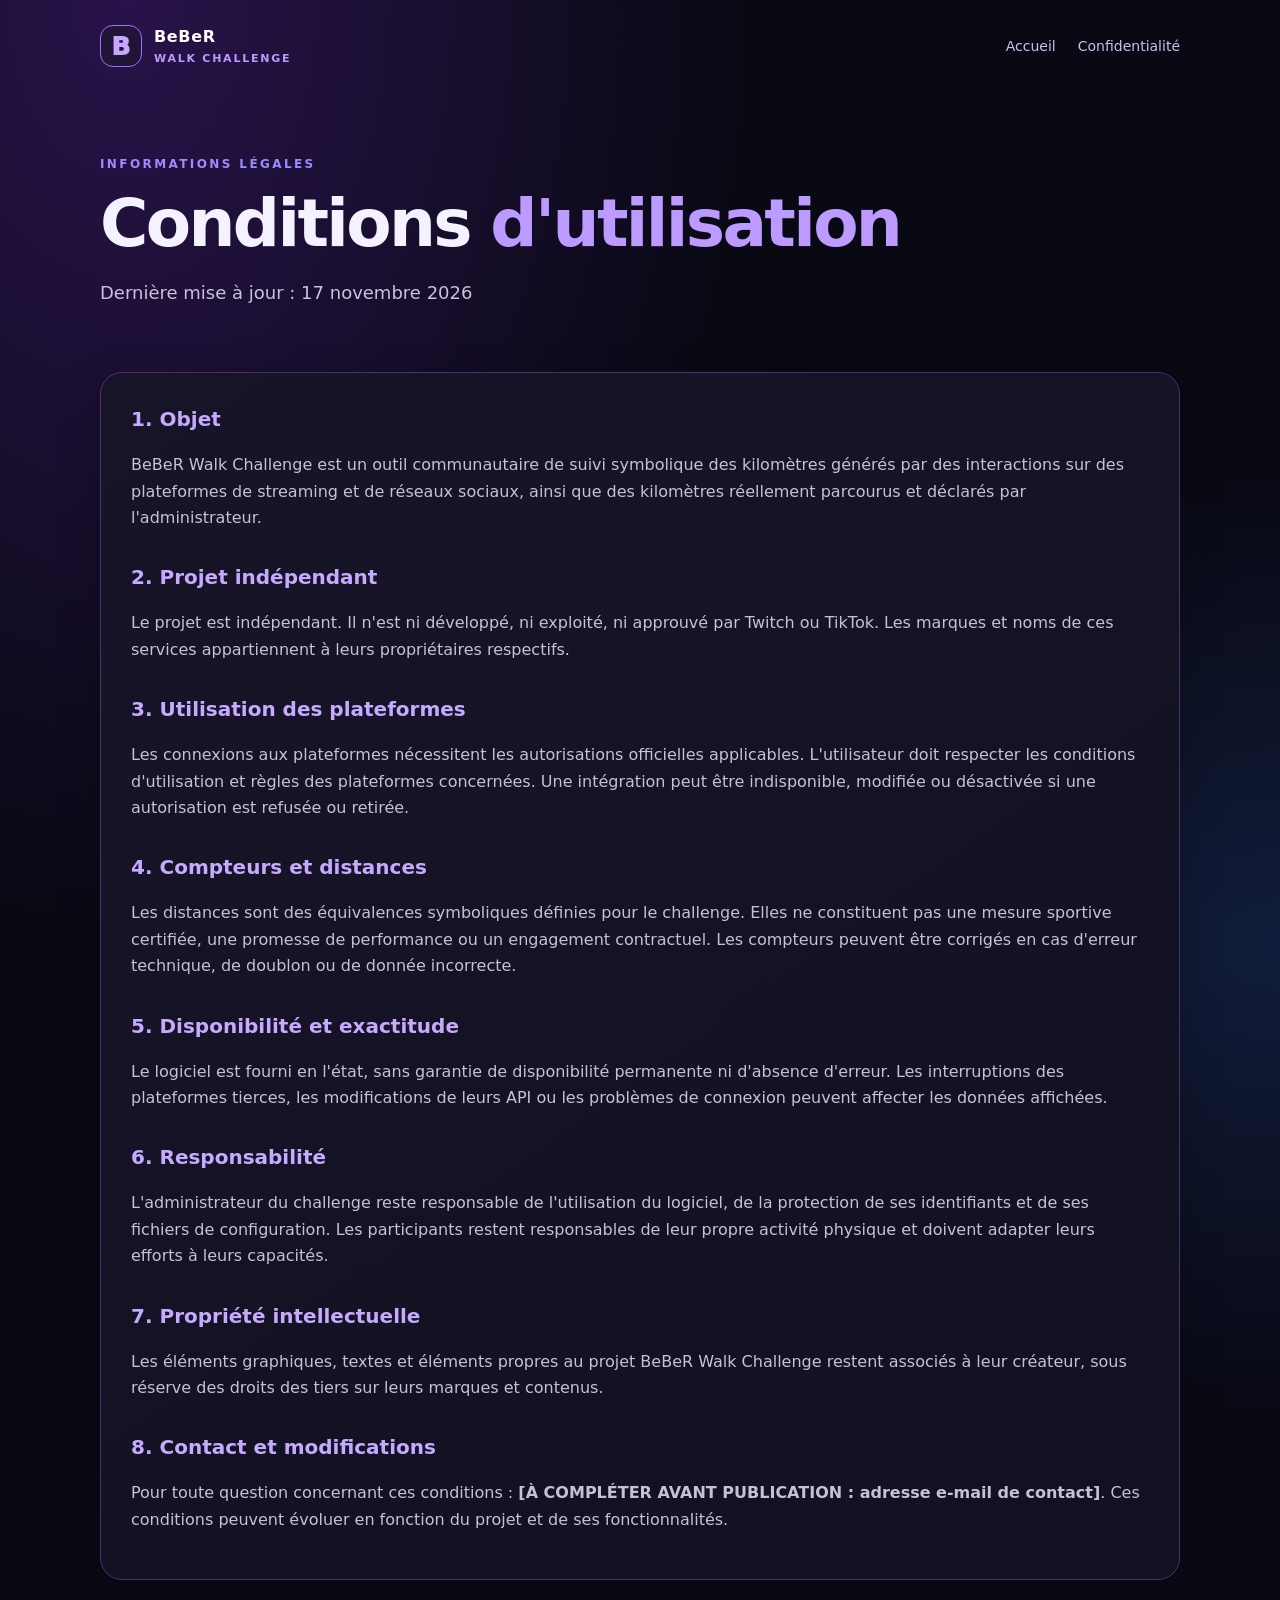
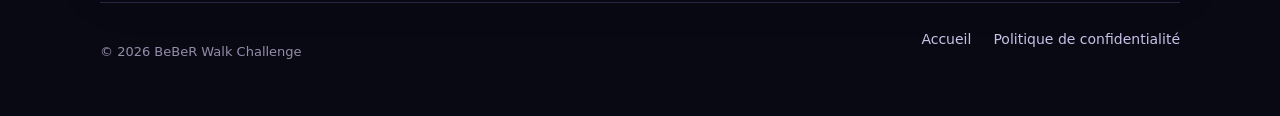
==== terms.html @ 67cd0cbc "Add files via upload" ====
<!doctype html>
<html lang="fr"><head><meta charset="utf-8"><meta name="viewport" content="width=device-width,initial-scale=1"><title>Conditions d'utilisation — BeBeR Walk Challenge</title><link rel="stylesheet" href="style.css"></head>
<body><header class="wrap"><a class="brand" href="index.html"><span class="mark">B</span><span>BeBeR <b>WALK CHALLENGE</b></span></a><nav><a href="index.html">Accueil</a><a href="privacy.html">Confidentialité</a></nav></header>
<main class="wrap"><section class="hero compact"><p class="eyebrow">INFORMATIONS LÉGALES</p><h1>Conditions <em>d'utilisation</em></h1><p class="lead">Dernière mise à jour : 17 novembre 2026</p></section>
<article class="panel prose">
<h2>1. Objet</h2><p>BeBeR Walk Challenge est un outil communautaire de suivi symbolique des kilomètres générés par des interactions sur des plateformes de streaming et de réseaux sociaux, ainsi que des kilomètres réellement parcourus et déclarés par l'administrateur.</p>
<h2>2. Projet indépendant</h2><p>Le projet est indépendant. Il n'est ni développé, ni exploité, ni approuvé par Twitch ou TikTok. Les marques et noms de ces services appartiennent à leurs propriétaires respectifs.</p>
<h2>3. Utilisation des plateformes</h2><p>Les connexions aux plateformes nécessitent les autorisations officielles applicables. L'utilisateur doit respecter les conditions d'utilisation et règles des plateformes concernées. Une intégration peut être indisponible, modifiée ou désactivée si une autorisation est refusée ou retirée.</p>
<h2>4. Compteurs et distances</h2><p>Les distances sont des équivalences symboliques définies pour le challenge. Elles ne constituent pas une mesure sportive certifiée, une promesse de performance ou un engagement contractuel. Les compteurs peuvent être corrigés en cas d'erreur technique, de doublon ou de donnée incorrecte.</p>
<h2>5. Disponibilité et exactitude</h2><p>Le logiciel est fourni en l'état, sans garantie de disponibilité permanente ni d'absence d'erreur. Les interruptions des plateformes tierces, les modifications de leurs API ou les problèmes de connexion peuvent affecter les données affichées.</p>
<h2>6. Responsabilité</h2><p>L'administrateur du challenge reste responsable de l'utilisation du logiciel, de la protection de ses identifiants et de ses fichiers de configuration. Les participants restent responsables de leur propre activité physique et doivent adapter leurs efforts à leurs capacités.</p>
<h2>7. Propriété intellectuelle</h2><p>Les éléments graphiques, textes et éléments propres au projet BeBeR Walk Challenge restent associés à leur créateur, sous réserve des droits des tiers sur leurs marques et contenus.</p>
<h2>8. Contact et modifications</h2><p>Pour toute question concernant ces conditions : <strong>[À COMPLÉTER AVANT PUBLICATION : adresse e-mail de contact]</strong>. Ces conditions peuvent évoluer en fonction du projet et de ses fonctionnalités.</p>
</article></main><footer class="wrap"><p>© 2026 BeBeR Walk Challenge</p><div><a href="index.html">Accueil</a><a href="privacy.html">Politique de confidentialité</a></div></footer></body></html>
---- style.css ----
*{box-sizing:border-box}html{scroll-behavior:smooth}body{margin:0;background:#090914;color:#f5f2ff;font:16px/1.65 system-ui,-apple-system,Segoe UI,sans-serif;background-image:radial-gradient(ellipse at 10% 0%,#28134a 0,transparent 38%),radial-gradient(ellipse at 100% 55%,#111d3b 0,transparent 35%)}a{color:#62d9ff;text-decoration:none}a:hover{text-decoration:underline}.wrap{width:min(1080px,calc(100% - 36px));margin:auto}.brand{display:flex;align-items:center;gap:12px;color:white;font-weight:900;letter-spacing:.04em}.brand b{display:block;color:#b99aff;font-size:11px;letter-spacing:.16em}.mark{display:grid;place-items:center;width:42px;height:42px;border:1px solid #9d70ff;border-radius:13px;background:#211537;color:#c7a6ff;font-size:25px;font-weight:950}header{display:flex;justify-content:space-between;align-items:center;padding:24px 0;gap:20px}nav,footer div{display:flex;gap:22px;flex-wrap:wrap}nav a,footer a{color:#c9c0e8;font-size:14px}.hero{padding:76px 0 48px}.eyebrow{color:#9d8bff;font-size:12px;font-weight:800;letter-spacing:.2em}.hero h1{font-size:clamp(36px,6vw,66px);line-height:1.08;letter-spacing:-.04em;margin:14px 0}.hero h1 em{font-style:normal;color:#bd9aff}.lead{max-width:760px;color:#c8c2dd;font-size:18px}.chips{display:flex;gap:10px;flex-wrap:wrap;margin-top:25px}.chips span{border:1px solid #59417e;background:#171326;border-radius:99px;padding:7px 13px;color:#cdbbff;font-size:13px}.panel{margin:22px 0;padding:30px;border:1px solid #45336b;border-radius:22px;background:linear-gradient(145deg,#171427,#111121);box-shadow:0 14px 45px #0003}.panel h2{margin:0 0 18px;font-size:25px}.grid{display:grid;grid-template-columns:repeat(3,minmax(0,1fr));gap:18px}.grid article{padding:20px;border:1px solid #34294e;border-radius:16px;background:#100f1d}.number{color:#b89aff;font-size:24px}.grid h3{margin:8px 0}.grid p,.note,.prose p,.prose li{color:#c6c0d9}.note{padding:14px 16px;border-left:3px solid #a477ff;background:#1b1530;border-radius:0 10px 10px 0;font-size:14px}.compact{padding:50px 0 25px}.prose h2{margin:30px 0 8px;color:#c6aaff;font-size:20px}.prose h2:first-child{margin-top:0}.prose ul{padding-left:22px}.prose li{margin:8px 0}footer{padding:25px 0 40px;border-top:1px solid #2b2440;display:flex;justify-content:space-between;gap:18px;flex-wrap:wrap;color:#958da9;font-size:13px}@media(max-width:700px){header{align-items:flex-start;flex-direction:column}nav{gap:14px}.hero{padding:48px 0 28px}.panel{padding:22px}.grid{grid-template-columns:1fr}.lead{font-size:16px}footer{flex-direction:column}}
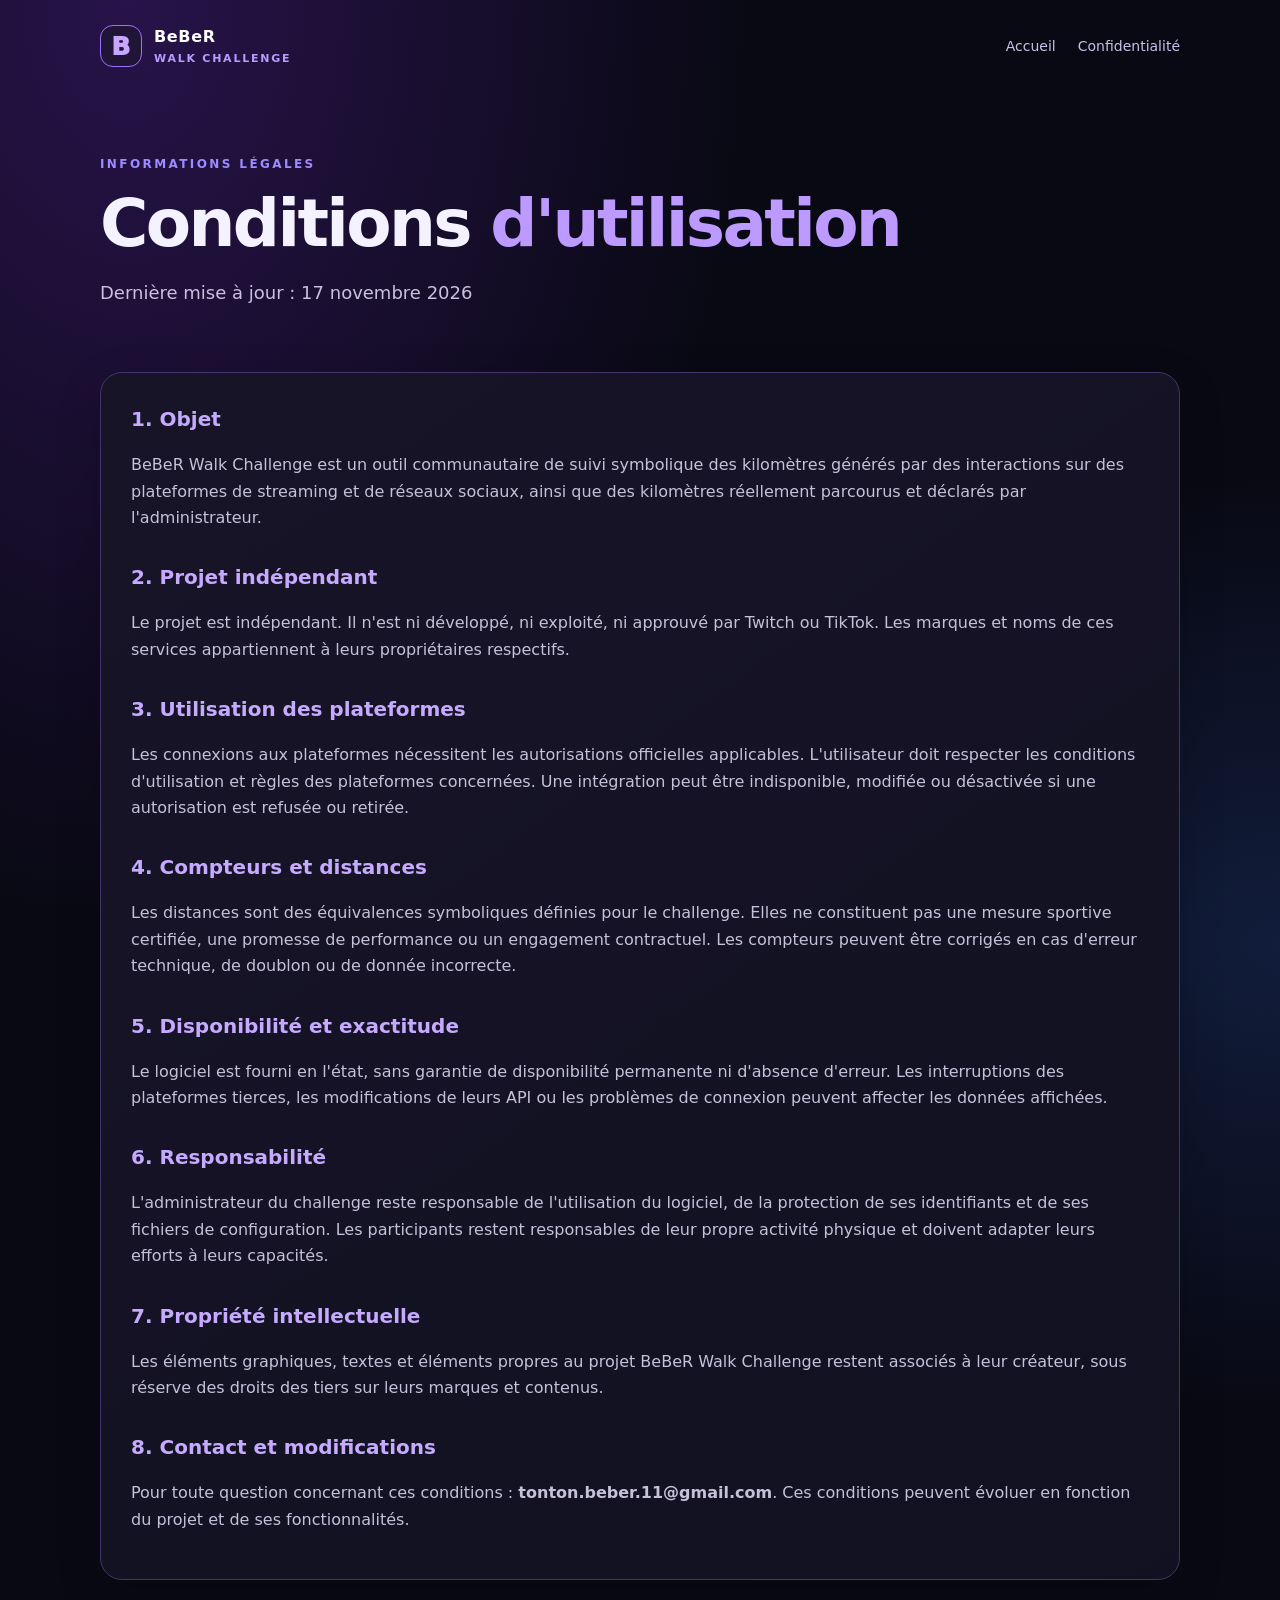
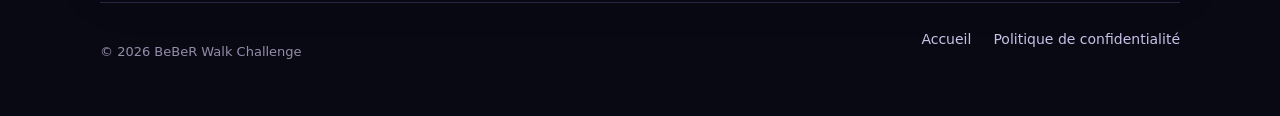
==== commit 7c506451: "Update terms.html" ====
--- a/terms.html
+++ b/terms.html
@@ -10,5 +10,5 @@
 <h2>5. Disponibilité et exactitude</h2><p>Le logiciel est fourni en l'état, sans garantie de disponibilité permanente ni d'absence d'erreur. Les interruptions des plateformes tierces, les modifications de leurs API ou les problèmes de connexion peuvent affecter les données affichées.</p>
 <h2>6. Responsabilité</h2><p>L'administrateur du challenge reste responsable de l'utilisation du logiciel, de la protection de ses identifiants et de ses fichiers de configuration. Les participants restent responsables de leur propre activité physique et doivent adapter leurs efforts à leurs capacités.</p>
 <h2>7. Propriété intellectuelle</h2><p>Les éléments graphiques, textes et éléments propres au projet BeBeR Walk Challenge restent associés à leur créateur, sous réserve des droits des tiers sur leurs marques et contenus.</p>
-<h2>8. Contact et modifications</h2><p>Pour toute question concernant ces conditions : <strong>[À COMPLÉTER AVANT PUBLICATION : adresse e-mail de contact]</strong>. Ces conditions peuvent évoluer en fonction du projet et de ses fonctionnalités.</p>
-</article></main><footer class="wrap"><p>© 2026 BeBeR Walk Challenge</p><div><a href="index.html">Accueil</a><a href="privacy.html">Politique de confidentialité</a></div></footer></body></html>+<h2>8. Contact et modifications</h2><p>Pour toute question concernant ces conditions : <strong>tonton.beber.11@gmail.com</strong>. Ces conditions peuvent évoluer en fonction du projet et de ses fonctionnalités.</p>
+</article></main><footer class="wrap"><p>© 2026 BeBeR Walk Challenge</p><div><a href="index.html">Accueil</a><a href="privacy.html">Politique de confidentialité</a></div></footer></body></html>
